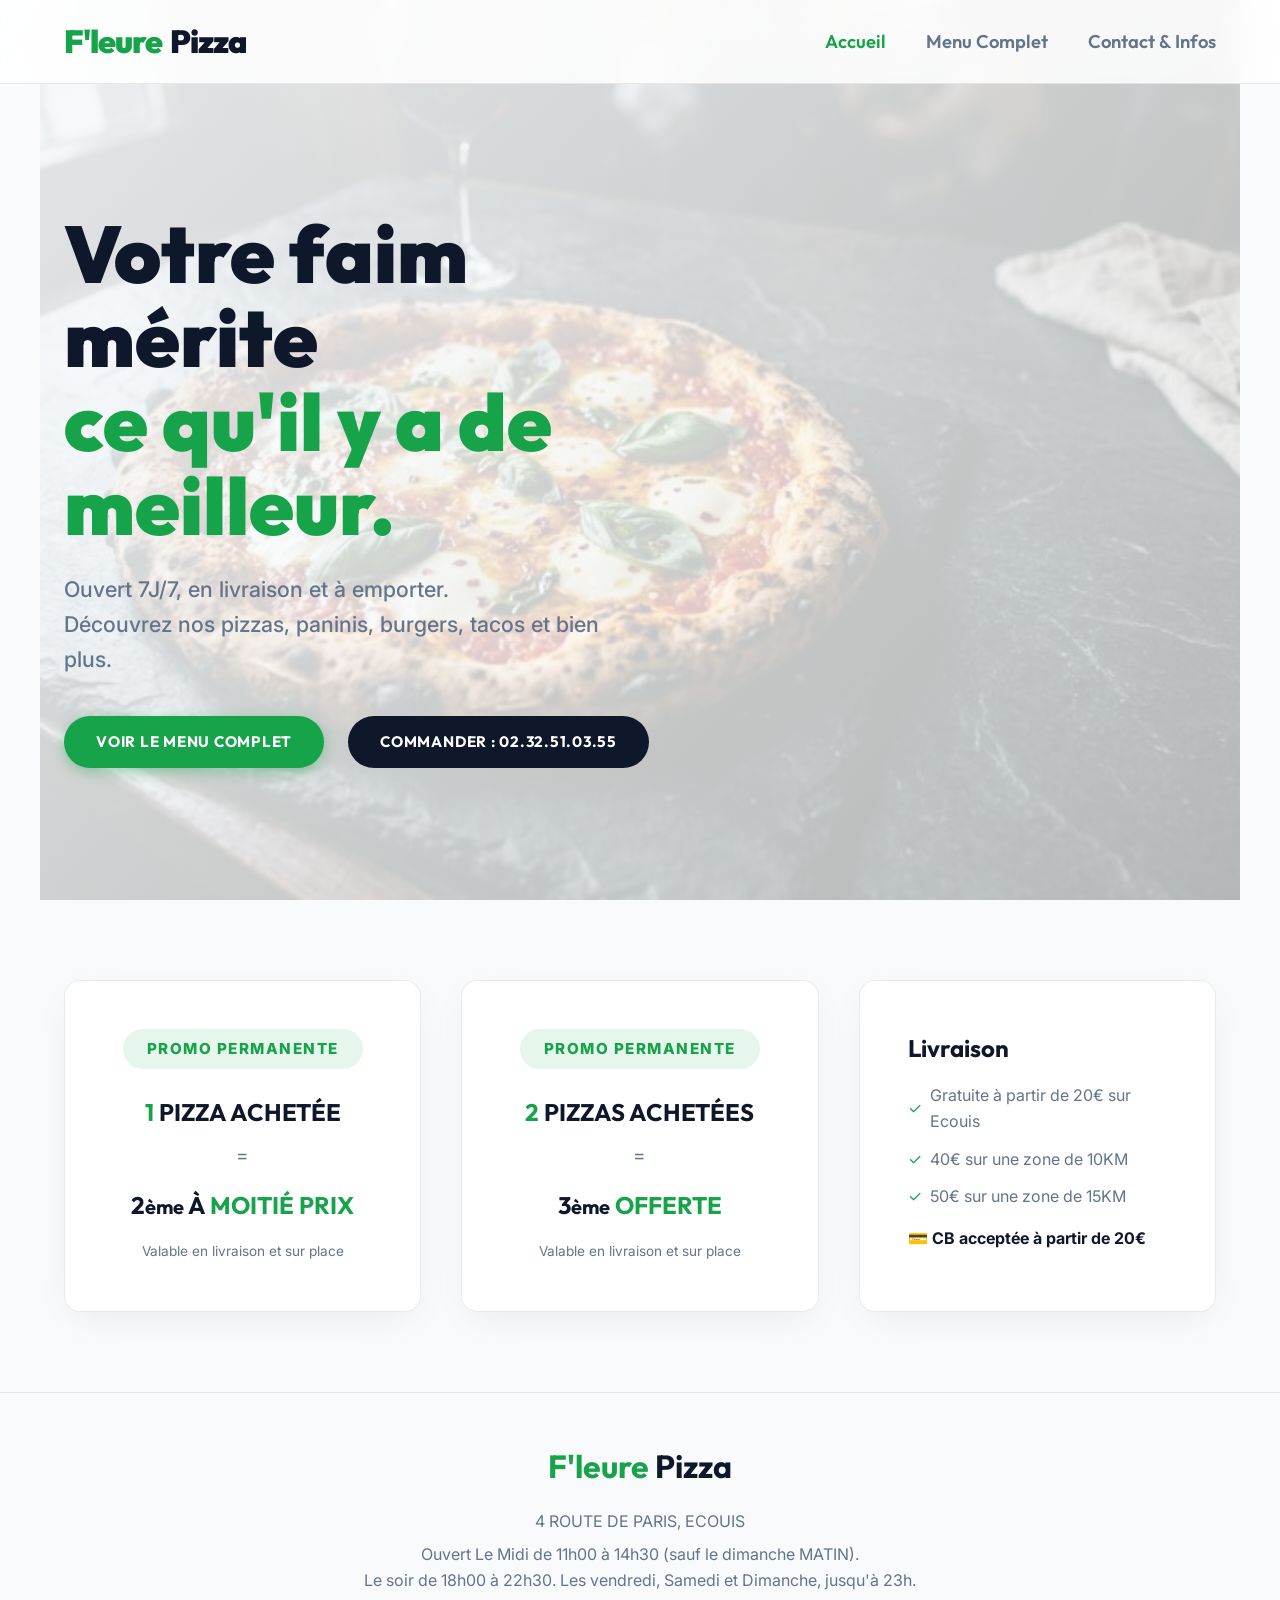
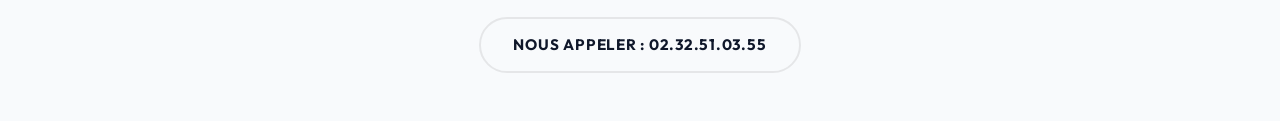
==== index.html @ c3d308a1 "Beta Finale Pro: Images, Theme Blanc et Vert, Menu Mobile" ====
<!DOCTYPE html>
<html lang="fr">
<head>
  <meta charset="UTF-8">
  <meta name="viewport" content="width=device-width, initial-scale=1.0">
  <title>F'leure Pizza - Le spécialiste de la pizza artisanale</title>
  <meta name="description" content="Découvrez le menu de F'leure Pizza. Livraison gratuite à partir de 20€ sur Ecouis.">
  <link rel="stylesheet" href="styles/main.css">
</head>
<body>

  <!-- Header Navigation -->
  <header class="navbar">
    <div class="container">
      <a href="index.html" class="brand-logo">
        <span class="text-accent">F'leure</span> Pizza
      </a>
      <div class="mobile-toggle">
        <span></span><span></span><span></span>
      </div>
      <nav class="nav-links">
        <a href="index.html" class="nav-link active">Accueil</a>
        <a href="pages/menu.html" class="nav-link">Menu Complet</a>
        <a href="pages/contact.html" class="nav-link">Contact & Infos</a>
      </nav>
      <a href="tel:0232510355" class="btn btn-primary" style="display:none;" id="mobile-call">📞 02.32.51.03.55</a>
    </div>
  </header>

  <!-- Hero Section -->
  <section class="hero container">
    <div class="hero-content">
      <h1 class="hero-title">Votre faim mérite <br><span class="text-accent">ce qu'il y a de meilleur.</span></h1>
      <p class="hero-subtitle">Ouvert 7J/7, en livraison et à emporter. <br>Découvrez nos pizzas, paninis, burgers, tacos et bien plus.</p>
      
      <div class="hero-cta">
        <a href="pages/menu.html" class="btn btn-primary">Voir le Menu Complet</a>
        <a href="tel:0232510355" class="btn btn-success">Commander : 02.32.51.03.55</a>
      </div>
    </div>
  </section>

  <!-- Promos & Infos -->
  <section class="container">
    <div class="promos-grid">
      <!-- Promo 1 -->
      <div class="glass-card text-center" style="text-align: center;">
        <div class="promo-badge">PROMO PERMANENTE</div>
        <h3 style="font-size: 1.5rem; margin-bottom: 0.5rem;"><span class="text-accent">1</span> PIZZA ACHETÉE</h3>
        <p style="font-size: 1.2rem; margin-bottom: 1rem; color: var(--text-muted);">=</p>
        <h3 style="font-size: 1.5rem; margin-bottom: 1rem;">2<small>ème</small> À <span class="text-green">MOITIÉ PRIX</span></h3>
        <p style="font-size: 0.85rem; color: var(--text-muted);">Valable en livraison et sur place</p>
      </div>
      
      <!-- Promo 2 -->
      <div class="glass-card text-center" style="text-align: center;">
        <div class="promo-badge">PROMO PERMANENTE</div>
        <h3 style="font-size: 1.5rem; margin-bottom: 0.5rem;"><span class="text-accent">2</span> PIZZAS ACHETÉES</h3>
        <p style="font-size: 1.2rem; margin-bottom: 1rem; color: var(--text-muted);">=</p>
        <h3 style="font-size: 1.5rem; margin-bottom: 1rem;">3<small>ème</small> <span class="text-green">OFFERTE</span></h3>
        <p style="font-size: 0.85rem; color: var(--text-muted);">Valable en livraison et sur place</p>
      </div>

      <!-- Delivery Info -->
      <div class="glass-card" style="display: flex; flex-direction: column; justify-content: center;">
        <h3 style="margin-bottom: 1rem; font-size: 1.5rem;">Livraison</h3>
        <ul style="list-style: none; padding-left: 0; color: var(--text-muted);">
          <li style="margin-bottom: 0.75rem; display: flex; align-items: center; gap: 0.5rem;">
            <span class="text-accent">✓</span> Gratuite à partir de 20€ sur Ecouis
          </li>
          <li style="margin-bottom: 0.75rem; display: flex; align-items: center; gap: 0.5rem;">
            <span class="text-accent">✓</span> 40€ sur une zone de 10KM
          </li>
          <li style="margin-bottom: 0.75rem; display: flex; align-items: center; gap: 0.5rem;">
            <span class="text-accent">✓</span> 50€ sur une zone de 15KM
          </li>
          <li style="margin-bottom: 0.75rem; display: flex; align-items: center; gap: 0.5rem; margin-top: 1rem; font-weight: bold; color: var(--text-main);">
            💳 CB acceptée à partir de 20€
          </li>
        </ul>
      </div>
    </div>
  </section>

  <!-- Footer -->
  <footer style="border-top: 1px solid var(--border-glass); padding: 3rem 0; margin-top: 4rem; text-align: center;">
    <div class="container">
      <h2 style="font-size: 2rem; margin-bottom: 1rem;"><span class="text-accent">F'leure</span> Pizza</h2>
      <p style="color: var(--text-muted); margin-bottom: 0.5rem;">4 ROUTE DE PARIS, ECOUIS</p>
      <p style="color: var(--text-muted); margin-bottom: 1.5rem;">Ouvert Le Midi de 11h00 à 14h30 (sauf le dimanche MATIN). <br>Le soir de 18h00 à 22h30. Les vendredi, Samedi et Dimanche, jusqu'à 23h.</p>
      <a href="tel:0232510355" class="btn btn-outline">Nous appeler : 02.32.51.03.55</a>
    </div>
  </footer>
  <script src="js/main.js"></script>
</body>
</html>
---- styles/main.css ----
@import url('https://fonts.googleapis.com/css2?family=Outfit:wght@400;600;800;900&family=Inter:wght@400;500;700&display=swap');

:root {
  --bg-dark: #f8fafc;
  --bg-card: #ffffff;
  --bg-glass: rgba(255, 255, 255, 0.85);
  --accent-primary: #16a34a; /* F'leure Green */
  --accent-primary-hover: #15803d;
  --accent-secondary: #0f172a; /* Dark text for contrast buttons */
  --text-main: #0f172a;
  --text-muted: #64748b;
  --font-heading: 'Outfit', sans-serif;
  --font-body: 'Inter', sans-serif;
  --border-glass: rgba(0, 0, 0, 0.08);
  --shadow-lg: 0 10px 40px -10px rgba(0, 0, 0, 0.08);
  --radius-lg: 16px;
  --transition: all 0.3s cubic-bezier(0.4, 0, 0.2, 1);
}

* {
  box-sizing: border-box;
  margin: 0;
  padding: 0;
}

body {
  font-family: var(--font-body);
  background-color: var(--bg-dark);
  color: var(--text-main);
  line-height: 1.6;
  -webkit-font-smoothing: antialiased;
  overflow-x: hidden;
}

h1, h2, h3, h4, .brand-logo {
  font-family: var(--font-heading);
}

a {
  text-decoration: none;
  color: inherit;
}

/* Utilities */
.container {
  max-width: 1200px;
  margin: 0 auto;
  padding: 0 1.5rem;
}

.text-accent { color: var(--accent-primary); }
.text-green { color: var(--accent-primary); }

/* Buttons */
.btn {
  display: inline-flex;
  align-items: center;
  justify-content: center;
  padding: 0.85rem 2rem;
  border-radius: 9999px;
  font-weight: 700;
  font-family: var(--font-heading);
  text-transform: uppercase;
  letter-spacing: 0.05em;
  transition: var(--transition);
  cursor: pointer;
  border: none;
  font-size: 0.95rem;
}

.btn-primary {
  background: var(--accent-primary);
  color: #ffffff;
  box-shadow: 0 4px 14px 0 rgba(22, 163, 74, 0.39);
}

.btn-primary:hover {
  background: var(--accent-primary-hover);
  transform: translateY(-2px);
  box-shadow: 0 6px 20px rgba(22, 163, 74, 0.23);
}

.btn-success {
  background: var(--accent-secondary);
  color: #ffffff;
}

.btn-success:hover {
  background: #000000;
  transform: translateY(-2px);
}

.btn-outline {
  background: transparent;
  color: var(--text-main);
  border: 2px solid var(--border-glass);
}
.btn-outline:hover {
  background: var(--bg-card);
  border-color: var(--accent-primary);
  color: var(--accent-primary);
}

/* Sticky Header Glassmorphism */
.navbar {
  position: fixed;
  top: 0;
  left: 0;
  right: 0;
  z-index: 1000;
  background: var(--bg-glass);
  backdrop-filter: blur(16px);
  -webkit-backdrop-filter: blur(16px);
  border-bottom: 1px solid var(--border-glass);
  padding: 1rem 0;
  transition: var(--transition);
}

.navbar .container {
  display: flex;
  justify-content: space-between;
  align-items: center;
}

.brand-logo {
  font-size: 2rem;
  font-weight: 900;
  letter-spacing: -1px;
  display: flex;
  align-items: center;
  gap: 0.5rem;
  color: var(--text-main);
}

.nav-links {
  display: flex;
  gap: 2.5rem;
  align-items: center;
}

.nav-link {
  font-weight: 600;
  color: var(--text-muted);
  transition: var(--transition);
  font-family: var(--font-heading);
  font-size: 1.15rem;
}

.nav-link:hover, .nav-link.active {
  color: var(--accent-primary);
}

/* Mobile Toggle */
.mobile-toggle {
  display: none;
  flex-direction: column;
  gap: 5px;
  cursor: pointer;
  z-index: 1001;
}

.mobile-toggle span {
  width: 25px;
  height: 3px;
  background: var(--text-main);
  transition: var(--transition);
  border-radius: 2px;
}

.mobile-toggle.active span:nth-child(1) {
  transform: translateY(8px) rotate(45deg);
}
.mobile-toggle.active span:nth-child(2) {
  opacity: 0;
}
.mobile-toggle.active span:nth-child(3) {
  transform: translateY(-8px) rotate(-45deg);
}

/* Hero Section */
.hero {
  min-height: 100vh;
  display: flex;
  align-items: center;
  position: relative;
  padding-top: 80px;
  overflow: hidden;
  background: linear-gradient(135deg, rgba(248,250,252,0.92) 0%, rgba(255,255,255,0.7) 100%), url('../assets/images/hero-bg.png') no-repeat center center/cover;
}

.hero::before {
  content: '';
  position: absolute;
  top: -50%;
  right: -20%;
  width: 100vw;
  height: 100vw;
  background: radial-gradient(circle, rgba(22,163,74,0.06) 0%, rgba(255,255,255,0) 60%);
  border-radius: 50%;
  z-index: -1;
}

.hero-content {
  max-width: 650px;
  animation: slideFadeUp 0.8s ease forwards;
}

.hero-title {
  font-size: 5rem;
  font-weight: 900;
  line-height: 1.05;
  margin-bottom: 1.5rem;
  color: var(--text-main);
}

.hero-subtitle {
  font-size: 1.35rem;
  color: var(--text-muted);
  margin-bottom: 2.5rem;
  max-width: 550px;
  font-weight: 500;
}

.hero-cta {
  display: flex;
  gap: 1.5rem;
  flex-wrap: wrap;
}

/* Glass Cards */
.glass-card {
  background: var(--bg-card);
  border: 1px solid var(--border-glass);
  border-radius: var(--radius-lg);
  padding: 3rem;
  box-shadow: var(--shadow-lg);
  transition: var(--transition);
}
.glass-card:hover {
  transform: translateY(-5px);
  border-color: rgba(22, 163, 74, 0.3);
  box-shadow: 0 20px 40px -10px rgba(22, 163, 74, 0.15);
}

/* Promos Section */
.promos-grid {
  display: grid;
  grid-template-columns: repeat(auto-fit, minmax(300px, 1fr));
  gap: 2.5rem;
  margin-top: 5rem;
  margin-bottom: 5rem;
}

.promo-badge {
  background: rgba(22, 163, 74, 0.1);
  color: var(--accent-primary);
  padding: 0.5rem 1.5rem;
  border-radius: 999px;
  font-weight: 800;
  font-size: 0.95rem;
  display: inline-block;
  margin-bottom: 1.5rem;
  letter-spacing: 1.5px;
}

/* Animations */
@keyframes slideFadeUp {
  from {
    opacity: 0;
    transform: translateY(30px);
  }
  to {
    opacity: 1;
    transform: translateY(0);
  }
}

/* Responsive */
@media(max-width: 768px) {
  .hero-title {
    font-size: 3.5rem;
  }
  .mobile-toggle {
    display: flex;
  }
  .nav-links {
    position: fixed;
    top: 0;
    left: -100%;
    width: 260px;
    height: 100vh;
    background: var(--bg-card);
    flex-direction: column;
    padding-top: 100px;
    box-shadow: 10px 0 20px rgba(0,0,0,0.05);
    transition: 0.4s ease;
    align-items: flex-start;
    padding-left: 2rem;
  }
  .nav-links.active {
    left: 0;
  }
}
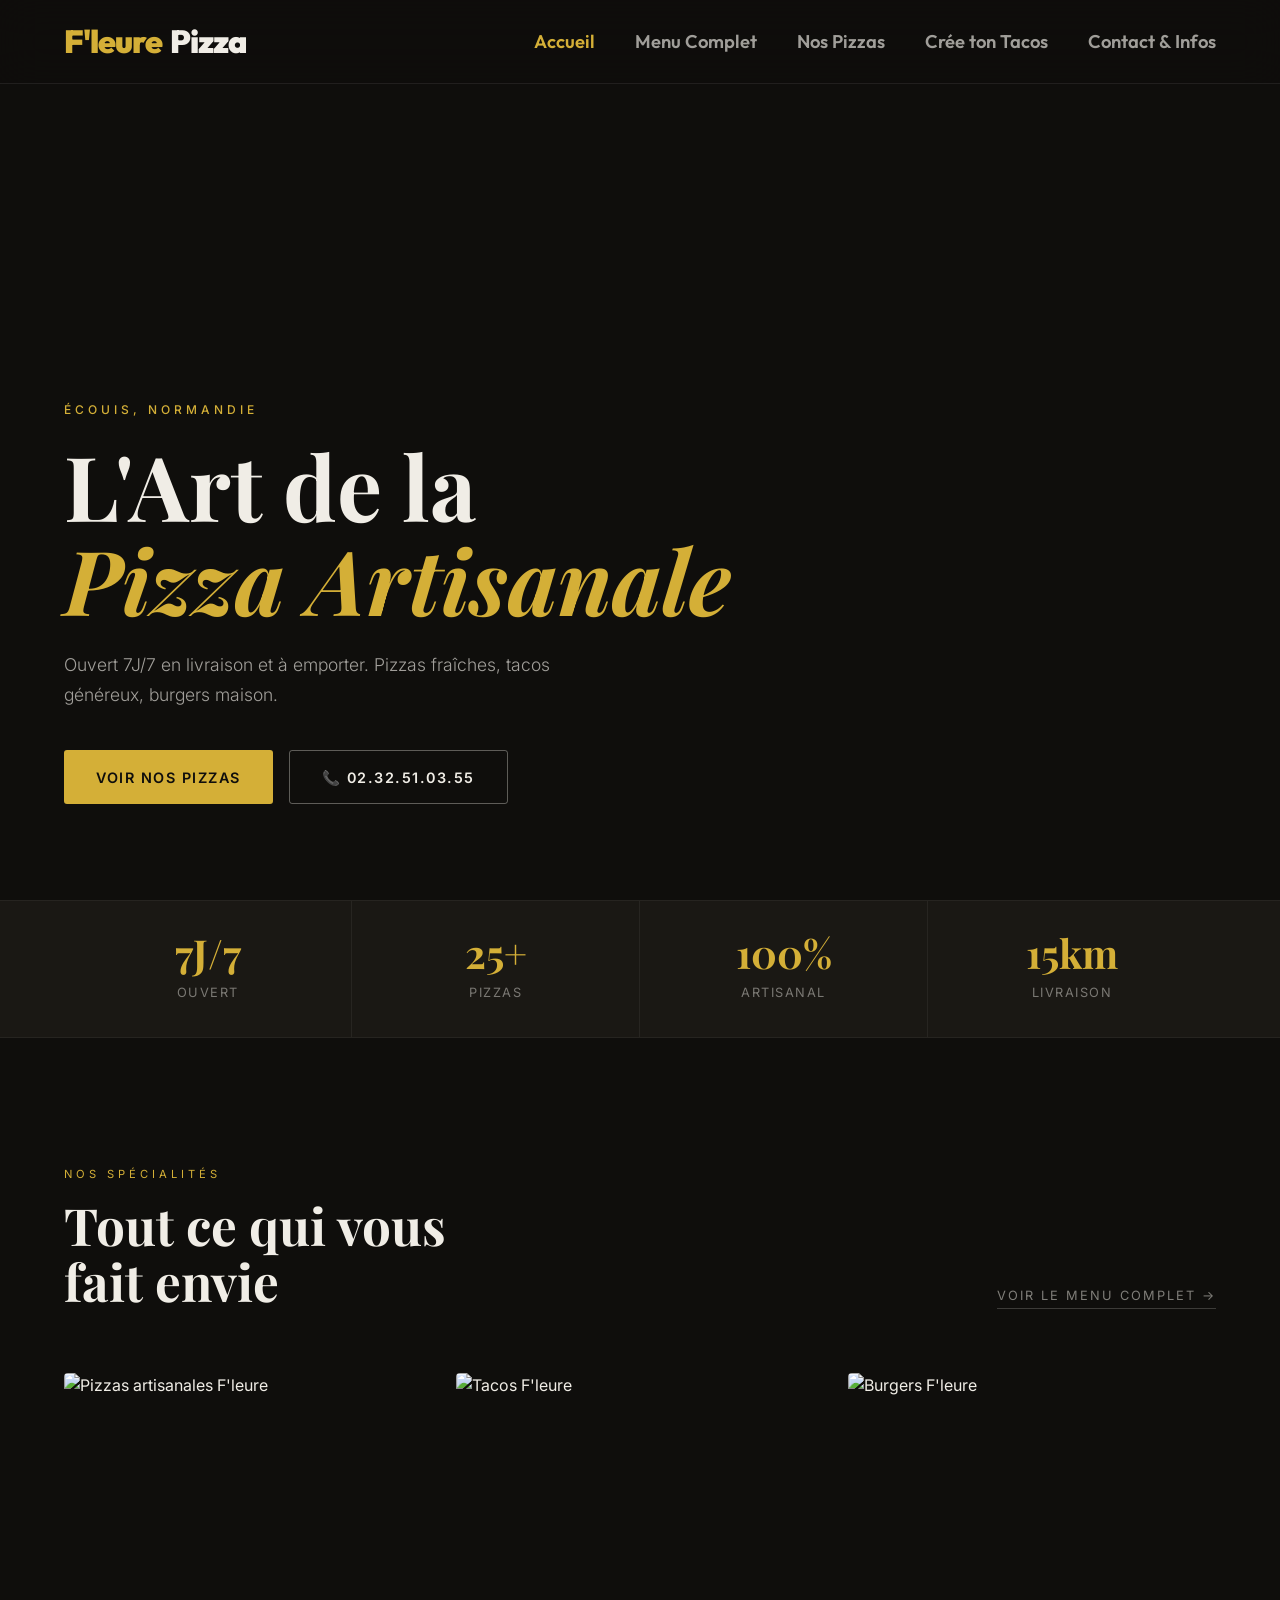
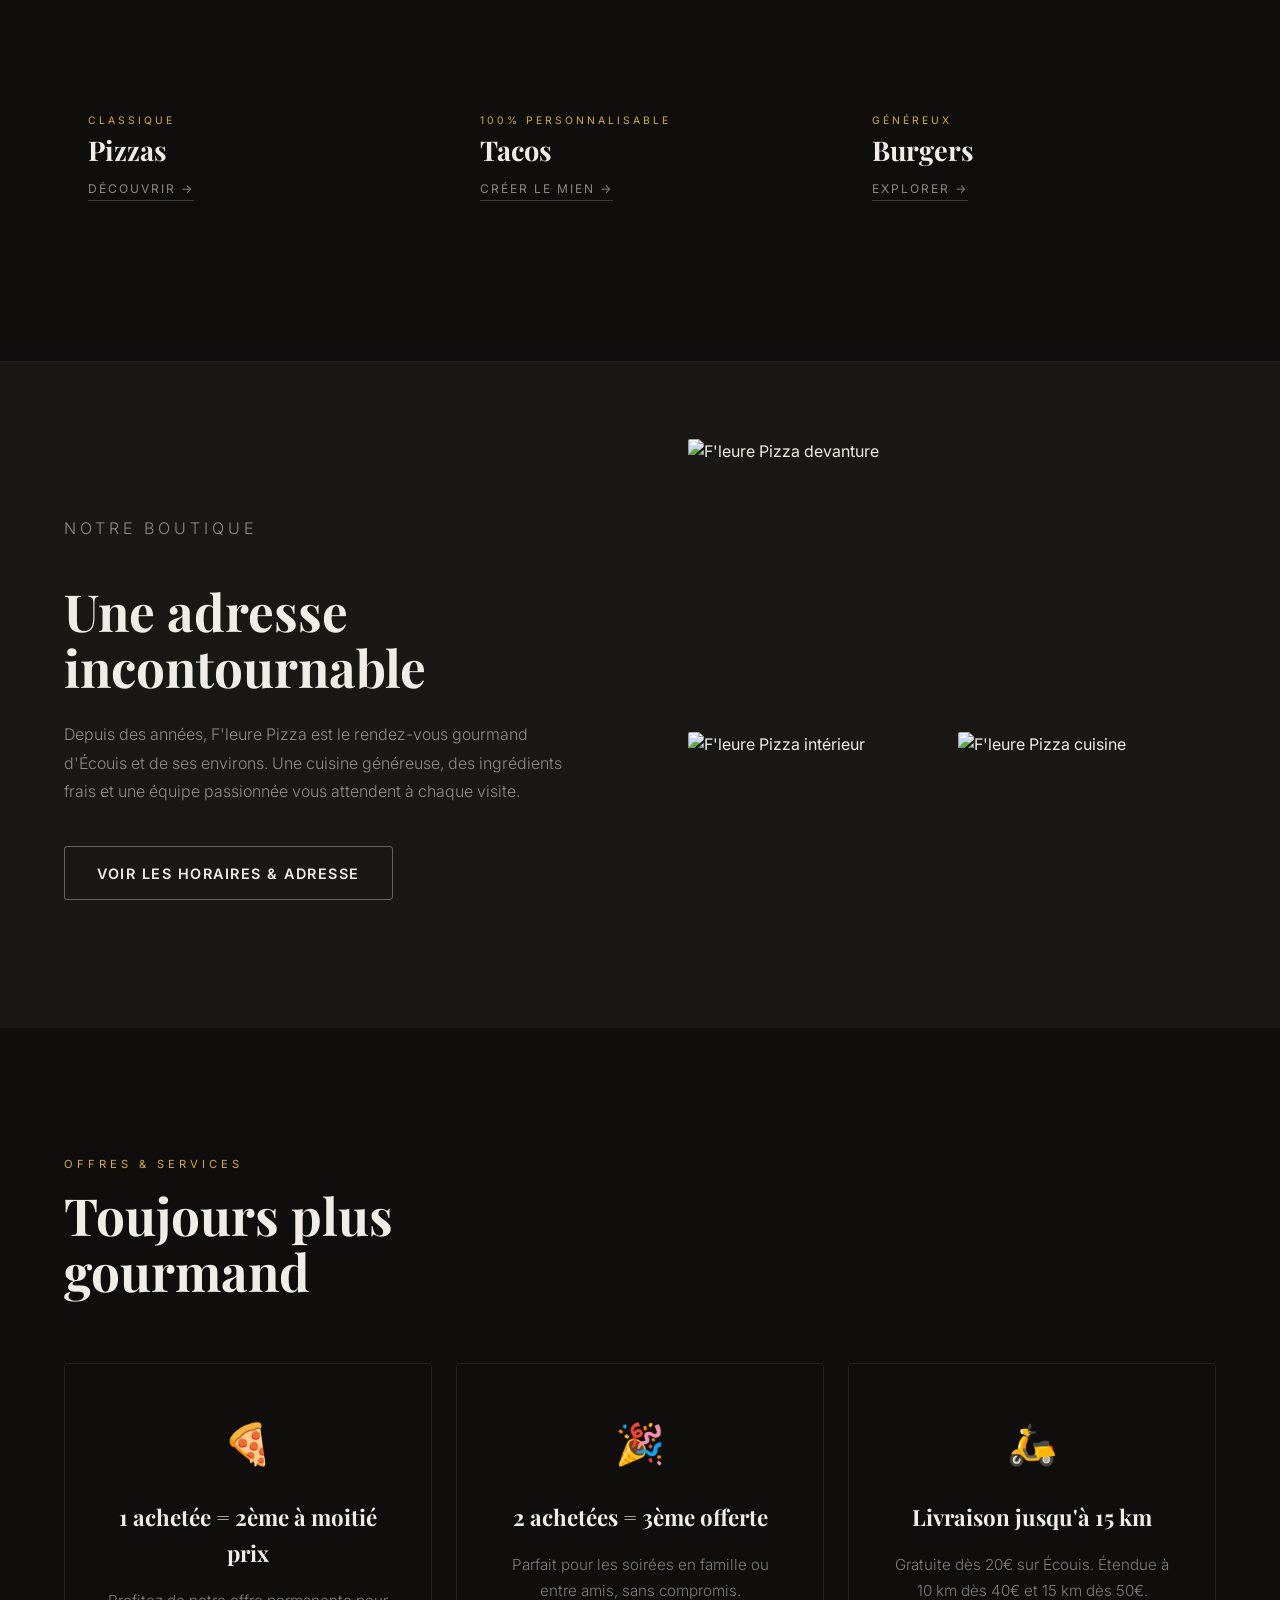
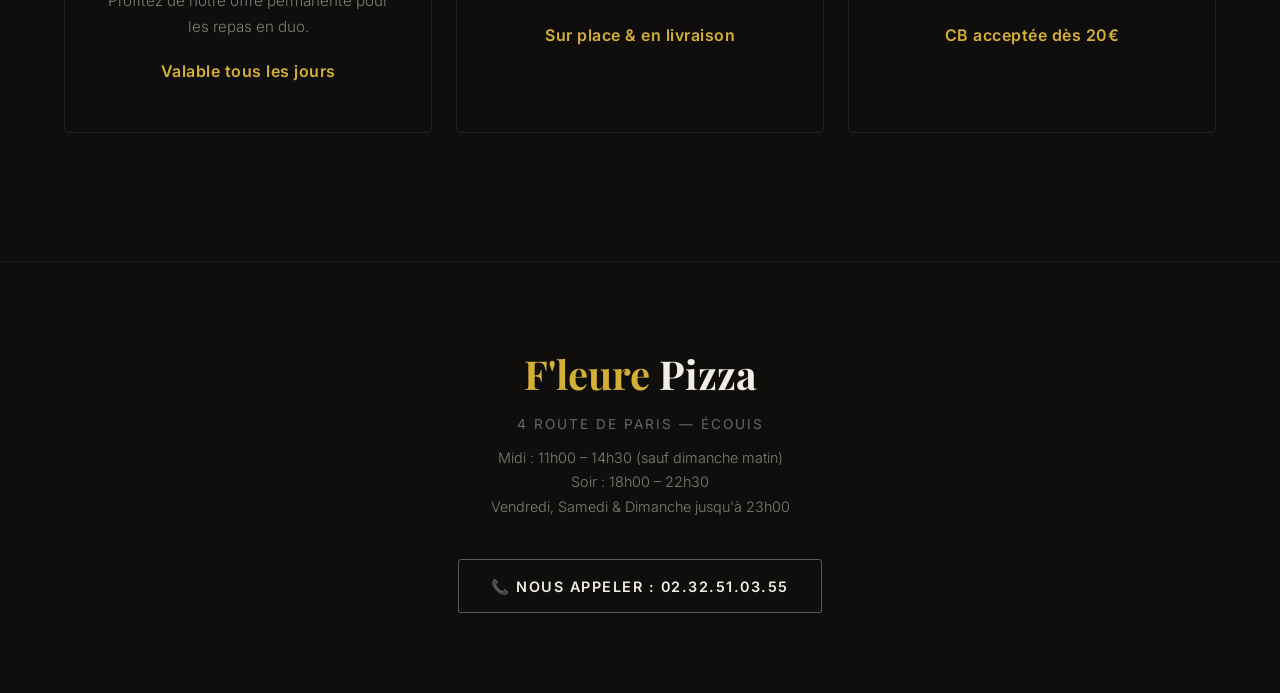
==== commit 9be36625: "Refonte premium Pizza et Accueil" ====
--- a/index.html
+++ b/index.html
@@ -3,17 +3,411 @@
 <head>
   <meta charset="UTF-8">
   <meta name="viewport" content="width=device-width, initial-scale=1.0">
-  <title>F'leure Pizza - Le spécialiste de la pizza artisanale</title>
-  <meta name="description" content="Découvrez le menu de F'leure Pizza. Livraison gratuite à partir de 20€ sur Ecouis.">
+  <title>F'leure Pizza — L'Art de la Pizza Artisanale à Écouis</title>
+  <meta name="description" content="Découvrez F'leure Pizza à Écouis. Pizzas artisanales, tacos, burgers en livraison et à emporter. Appelez le 02.32.51.03.55.">
   <link rel="stylesheet" href="styles/main.css">
+  <link href="https://fonts.googleapis.com/css2?family=Playfair+Display:ital,wght@0,700;1,600&family=Inter:wght@300;400;500;600&display=swap" rel="stylesheet">
+  <style>
+    *, *::before, *::after { box-sizing: border-box; margin: 0; padding: 0; }
+
+    body {
+      font-family: 'Inter', sans-serif;
+      background: #0f0e0c;
+      color: #f0ede6;
+      overflow-x: hidden;
+    }
+
+    /* ─── NAVBAR OVERRIDE ─── */
+    .navbar {
+      background: rgba(15,14,12,0.7) !important;
+      border-bottom: 1px solid rgba(255,255,255,0.08) !important;
+      backdrop-filter: blur(20px) !important;
+    }
+    .navbar .brand-logo { color: #f0ede6 !important; }
+    .nav-link { color: rgba(240,237,230,0.65) !important; }
+    .nav-link:hover, .nav-link.active { color: #d4af37 !important; }
+    .mobile-toggle span { background: #f0ede6 !important; }
+
+    /* ─── HERO ─── */
+    .hp-hero {
+      position: relative;
+      height: 100vh;
+      min-height: 600px;
+      display: flex;
+      align-items: flex-end;
+      overflow: hidden;
+    }
+    .hp-hero-bg {
+      position: absolute;
+      inset: 0;
+      background-image: url('assets/images/category_pizza.png');
+      background-size: cover;
+      background-position: center;
+      transform: scale(1.05);
+      transition: transform 8s ease;
+    }
+    .hp-hero:hover .hp-hero-bg { transform: scale(1); }
+    .hp-hero-overlay {
+      position: absolute;
+      inset: 0;
+      background: linear-gradient(
+        to top,
+        rgba(15,14,12,0.97) 0%,
+        rgba(15,14,12,0.6) 40%,
+        rgba(15,14,12,0.2) 100%
+      );
+    }
+    .hp-hero-content {
+      position: relative;
+      z-index: 2;
+      max-width: 1200px;
+      width: 100%;
+      margin: 0 auto;
+      padding: 0 1.5rem 6rem;
+    }
+    .hp-hero-label {
+      font-size: 0.75rem;
+      letter-spacing: 4px;
+      text-transform: uppercase;
+      color: #d4af37;
+      font-weight: 500;
+      margin-bottom: 1.2rem;
+    }
+    .hp-hero-title {
+      font-family: 'Playfair Display', serif;
+      font-size: clamp(3rem, 7vw, 6rem);
+      font-weight: 700;
+      line-height: 1.05;
+      color: #f0ede6;
+      margin-bottom: 1.5rem;
+      max-width: 700px;
+    }
+    .hp-hero-title em { font-style: italic; color: #d4af37; }
+    .hp-hero-sub {
+      font-size: 1.1rem;
+      color: rgba(240,237,230,0.65);
+      font-weight: 300;
+      max-width: 500px;
+      line-height: 1.7;
+      margin-bottom: 2.5rem;
+    }
+    .hp-cta-group { display: flex; gap: 1rem; flex-wrap: wrap; }
+    .hp-btn {
+      display: inline-flex;
+      align-items: center;
+      gap: 0.6rem;
+      padding: 0.9rem 2rem;
+      border-radius: 3px;
+      font-size: 0.9rem;
+      font-weight: 600;
+      letter-spacing: 1.5px;
+      text-transform: uppercase;
+      text-decoration: none;
+      transition: all 0.3s ease;
+      cursor: pointer;
+      border: none;
+    }
+    .hp-btn-gold {
+      background: #d4af37;
+      color: #0f0e0c;
+    }
+    .hp-btn-gold:hover { background: #c8a52e; transform: translateY(-2px); }
+    .hp-btn-ghost {
+      background: transparent;
+      color: #f0ede6;
+      border: 1px solid rgba(240,237,230,0.35);
+    }
+    .hp-btn-ghost:hover { border-color: #d4af37; color: #d4af37; transform: translateY(-2px); }
+
+    /* ─── STATS BAR ─── */
+    .hp-stats {
+      background: #1a1814;
+      border-top: 1px solid rgba(255,255,255,0.05);
+      border-bottom: 1px solid rgba(255,255,255,0.05);
+    }
+    .hp-stats-inner {
+      max-width: 1200px;
+      margin: 0 auto;
+      padding: 0 1.5rem;
+      display: grid;
+      grid-template-columns: repeat(4, 1fr);
+    }
+    .hp-stat {
+      padding: 2rem 1.5rem;
+      text-align: center;
+      border-right: 1px solid rgba(255,255,255,0.06);
+    }
+    .hp-stat:last-child { border-right: none; }
+    .hp-stat-value {
+      font-family: 'Playfair Display', serif;
+      font-size: 2.5rem;
+      font-weight: 700;
+      color: #d4af37;
+      display: block;
+      line-height: 1;
+      margin-bottom: 0.4rem;
+    }
+    .hp-stat-label {
+      font-size: 0.8rem;
+      letter-spacing: 1.5px;
+      text-transform: uppercase;
+      color: rgba(240,237,230,0.45);
+    }
+
+    /* ─── SPECIALITES ─── */
+    .hp-specialites {
+      max-width: 1200px;
+      margin: 0 auto;
+      padding: 8rem 1.5rem;
+    }
+    .hp-section-header {
+      display: flex;
+      align-items: flex-end;
+      justify-content: space-between;
+      margin-bottom: 4rem;
+    }
+    .hp-section-tag {
+      font-size: 0.7rem;
+      letter-spacing: 4px;
+      text-transform: uppercase;
+      color: #d4af37;
+      margin-bottom: 0.8rem;
+    }
+    .hp-section-title {
+      font-family: 'Playfair Display', serif;
+      font-size: clamp(2.2rem, 4vw, 3.5rem);
+      font-weight: 700;
+      color: #f0ede6;
+      line-height: 1.1;
+    }
+    .hp-view-all {
+      font-size: 0.8rem;
+      letter-spacing: 2px;
+      text-transform: uppercase;
+      color: rgba(240,237,230,0.5);
+      text-decoration: none;
+      border-bottom: 1px solid rgba(240,237,230,0.2);
+      padding-bottom: 2px;
+      white-space: nowrap;
+      transition: color 0.3s, border-color 0.3s;
+    }
+    .hp-view-all:hover { color: #d4af37; border-color: #d4af37; }
+
+    .hp-cards-grid {
+      display: grid;
+      grid-template-columns: repeat(3, 1fr);
+      gap: 1.5rem;
+    }
+    .hp-card {
+      position: relative;
+      overflow: hidden;
+      border-radius: 4px;
+      cursor: pointer;
+      transition: transform 0.4s ease;
+    }
+    .hp-card:hover { transform: translateY(-6px); }
+    .hp-card-img-wrap {
+      position: relative;
+      aspect-ratio: 4/5;
+      overflow: hidden;
+    }
+    .hp-card-img-wrap img {
+      width: 100%;
+      height: 100%;
+      object-fit: cover;
+      display: block;
+      transition: transform 0.6s ease;
+    }
+    .hp-card:hover .hp-card-img-wrap img { transform: scale(1.06); }
+    .hp-card-overlay {
+      position: absolute;
+      inset: 0;
+      background: linear-gradient(to top, rgba(15,14,12,0.85) 0%, rgba(15,14,12,0) 55%);
+    }
+    .hp-card-info {
+      position: absolute;
+      bottom: 0;
+      left: 0;
+      right: 0;
+      padding: 2rem 1.5rem;
+    }
+    .hp-card-tag {
+      font-size: 0.65rem;
+      letter-spacing: 3px;
+      text-transform: uppercase;
+      color: #d4af37;
+      margin-bottom: 0.4rem;
+      display: block;
+    }
+    .hp-card-label {
+      font-family: 'Playfair Display', serif;
+      font-size: 1.7rem;
+      font-weight: 700;
+      color: #f0ede6;
+      line-height: 1.1;
+    }
+    .hp-card-cta {
+      display: inline-flex;
+      align-items: center;
+      gap: 0.4rem;
+      margin-top: 0.8rem;
+      font-size: 0.75rem;
+      letter-spacing: 2px;
+      text-transform: uppercase;
+      color: rgba(240,237,230,0.55);
+      text-decoration: none;
+      border-bottom: 1px solid rgba(240,237,230,0.2);
+      padding-bottom: 2px;
+      transition: color 0.3s, border-color 0.3s;
+    }
+    .hp-card-cta:hover { color: #d4af37; border-color: #d4af37; }
+
+    /* ─── BOUTIQUE / AMBIANCE ─── */
+    .hp-split {
+      background: #1a1814;
+      border-top: 1px solid rgba(255,255,255,0.04);
+    }
+    .hp-split-inner {
+      max-width: 1200px;
+      margin: 0 auto;
+      padding: 0 1.5rem;
+      display: grid;
+      grid-template-columns: 1fr 1fr;
+      align-items: center;
+      gap: 6rem;
+    }
+    .hp-split-text { padding: 8rem 0; }
+    .hp-split-text p {
+      font-size: 1rem;
+      color: rgba(240,237,230,0.55);
+      font-weight: 300;
+      line-height: 1.8;
+      margin-top: 1.5rem;
+      margin-bottom: 2.5rem;
+    }
+
+    .hp-split-img-grid {
+      display: grid;
+      grid-template-columns: 1fr 1fr;
+      grid-template-rows: auto auto;
+      gap: 0.8rem;
+      padding: 4rem 0;
+    }
+    .hp-split-img-grid img {
+      width: 100%;
+      height: 220px;
+      object-fit: cover;
+      display: block;
+      border-radius: 2px;
+    }
+    .hp-split-img-grid img:first-child {
+      grid-column: 1 / -1;
+      height: 280px;
+    }
+
+    /* ─── PROMO SECTION ─── */
+    .hp-promos {
+      max-width: 1200px;
+      margin: 0 auto;
+      padding: 8rem 1.5rem;
+    }
+    .hp-promos-grid {
+      display: grid;
+      grid-template-columns: repeat(3, 1fr);
+      gap: 1.5rem;
+      margin-top: 4rem;
+    }
+    .hp-promo-card {
+      border: 1px solid rgba(255,255,255,0.08);
+      padding: 3rem 2.5rem;
+      text-align: center;
+      border-radius: 4px;
+      transition: border-color 0.3s, background 0.3s;
+    }
+    .hp-promo-card:hover {
+      border-color: #d4af37;
+      background: rgba(212,175,55,0.04);
+    }
+    .hp-promo-icon { font-size: 2.5rem; display: block; margin-bottom: 1.5rem; }
+    .hp-promo-title {
+      font-family: 'Playfair Display', serif;
+      font-size: 1.4rem;
+      color: #f0ede6;
+      margin-bottom: 1rem;
+    }
+    .hp-promo-text {
+      font-size: 0.95rem;
+      color: rgba(240,237,230,0.5);
+      line-height: 1.7;
+      font-weight: 300;
+    }
+    .hp-promo-deal {
+      display: block;
+      font-size: 1rem;
+      font-weight: 600;
+      color: #d4af37;
+      margin-top: 1.2rem;
+      letter-spacing: 0.5px;
+    }
+
+    /* ─── FOOTER ─── */
+    .hp-footer {
+      background: #0f0e0c;
+      border-top: 1px solid rgba(255,255,255,0.06);
+      padding: 5rem 1.5rem;
+      text-align: center;
+    }
+    .hp-footer-brand {
+      font-family: 'Playfair Display', serif;
+      font-size: 2.5rem;
+      color: #f0ede6;
+      margin-bottom: 0.5rem;
+    }
+    .hp-footer-brand span { color: #d4af37; }
+    .hp-footer-addr {
+      font-size: 0.85rem;
+      color: rgba(240,237,230,0.4);
+      letter-spacing: 2px;
+      text-transform: uppercase;
+      margin-bottom: 0.6rem;
+    }
+    .hp-footer-hours {
+      font-size: 0.9rem;
+      color: rgba(240,237,230,0.5);
+      font-weight: 300;
+      line-height: 1.7;
+      max-width: 500px;
+      margin: 0 auto 2.5rem;
+    }
+
+    /* ─── RESPONSIVE ─── */
+    @media (max-width: 960px) {
+      .hp-stats-inner { grid-template-columns: repeat(2, 1fr); }
+      .hp-stat:nth-child(2) { border-right: none; }
+      .hp-stat:nth-child(3) { border-top: 1px solid rgba(255,255,255,0.06); }
+      .hp-cards-grid { grid-template-columns: 1fr; }
+      .hp-card-img-wrap { aspect-ratio: 16/9; }
+      .hp-split-inner { grid-template-columns: 1fr; gap: 0; }
+      .hp-split-text { padding: 5rem 0 0; }
+      .hp-split-img-grid { padding: 3rem 0 5rem; }
+      .hp-promos-grid { grid-template-columns: 1fr; }
+      .hp-section-header { flex-direction: column; align-items: flex-start; gap: 1.5rem; }
+    }
+    @media (max-width: 600px) {
+      .hp-hero-content { padding-bottom: 4rem; }
+      .hp-stats-inner { grid-template-columns: repeat(2, 1fr); }
+      .hp-stat { padding: 1.5rem 1rem; }
+      .hp-stat-value { font-size: 2rem; }
+    }
+  </style>
 </head>
 <body>
 
-  <!-- Header Navigation -->
+  <!-- Navbar -->
   <header class="navbar">
-    <div class="container">
+    <div class="container" style="display: flex; justify-content: space-between; align-items: center;">
       <a href="index.html" class="brand-logo">
-        <span class="text-accent">F'leure</span> Pizza
+        <span class="text-accent" style="color: #d4af37;">F'leure</span> Pizza
       </a>
       <div class="mobile-toggle">
         <span></span><span></span><span></span>
@@ -21,76 +415,158 @@
       <nav class="nav-links">
         <a href="index.html" class="nav-link active">Accueil</a>
         <a href="pages/menu.html" class="nav-link">Menu Complet</a>
+        <a href="pages/pizza.html" class="nav-link">Nos Pizzas</a>
+        <a href="pages/tacos.html" class="nav-link">Crée ton Tacos</a>
         <a href="pages/contact.html" class="nav-link">Contact & Infos</a>
       </nav>
-      <a href="tel:0232510355" class="btn btn-primary" style="display:none;" id="mobile-call">📞 02.32.51.03.55</a>
     </div>
   </header>
 
-  <!-- Hero Section -->
-  <section class="hero container">
-    <div class="hero-content">
-      <h1 class="hero-title">Votre faim mérite <br><span class="text-accent">ce qu'il y a de meilleur.</span></h1>
-      <p class="hero-subtitle">Ouvert 7J/7, en livraison et à emporter. <br>Découvrez nos pizzas, paninis, burgers, tacos et bien plus.</p>
-      
-      <div class="hero-cta">
-        <a href="pages/menu.html" class="btn btn-primary">Voir le Menu Complet</a>
-        <a href="tel:0232510355" class="btn btn-success">Commander : 02.32.51.03.55</a>
+  <!-- ━━━━━ HERO ━━━━━ -->
+  <section class="hp-hero">
+    <div class="hp-hero-bg"></div>
+    <div class="hp-hero-overlay"></div>
+    <div class="hp-hero-content">
+      <p class="hp-hero-label">Écouis, Normandie</p>
+      <h1 class="hp-hero-title">L'Art de la<br><em>Pizza Artisanale</em></h1>
+      <p class="hp-hero-sub">Ouvert 7J/7 en livraison et à emporter. Pizzas fraîches, tacos généreux, burgers maison.</p>
+      <div class="hp-cta-group">
+        <a href="pages/pizza.html" class="hp-btn hp-btn-gold">Voir nos Pizzas</a>
+        <a href="tel:0232510355" class="hp-btn hp-btn-ghost">📞 02.32.51.03.55</a>
       </div>
     </div>
   </section>
 
-  <!-- Promos & Infos -->
-  <section class="container">
-    <div class="promos-grid">
-      <!-- Promo 1 -->
-      <div class="glass-card text-center" style="text-align: center;">
-        <div class="promo-badge">PROMO PERMANENTE</div>
-        <h3 style="font-size: 1.5rem; margin-bottom: 0.5rem;"><span class="text-accent">1</span> PIZZA ACHETÉE</h3>
-        <p style="font-size: 1.2rem; margin-bottom: 1rem; color: var(--text-muted);">=</p>
-        <h3 style="font-size: 1.5rem; margin-bottom: 1rem;">2<small>ème</small> À <span class="text-green">MOITIÉ PRIX</span></h3>
-        <p style="font-size: 0.85rem; color: var(--text-muted);">Valable en livraison et sur place</p>
-      </div>
-      
-      <!-- Promo 2 -->
-      <div class="glass-card text-center" style="text-align: center;">
-        <div class="promo-badge">PROMO PERMANENTE</div>
-        <h3 style="font-size: 1.5rem; margin-bottom: 0.5rem;"><span class="text-accent">2</span> PIZZAS ACHETÉES</h3>
-        <p style="font-size: 1.2rem; margin-bottom: 1rem; color: var(--text-muted);">=</p>
-        <h3 style="font-size: 1.5rem; margin-bottom: 1rem;">3<small>ème</small> <span class="text-green">OFFERTE</span></h3>
-        <p style="font-size: 0.85rem; color: var(--text-muted);">Valable en livraison et sur place</p>
-      </div>
-
-      <!-- Delivery Info -->
-      <div class="glass-card" style="display: flex; flex-direction: column; justify-content: center;">
-        <h3 style="margin-bottom: 1rem; font-size: 1.5rem;">Livraison</h3>
-        <ul style="list-style: none; padding-left: 0; color: var(--text-muted);">
-          <li style="margin-bottom: 0.75rem; display: flex; align-items: center; gap: 0.5rem;">
-            <span class="text-accent">✓</span> Gratuite à partir de 20€ sur Ecouis
-          </li>
-          <li style="margin-bottom: 0.75rem; display: flex; align-items: center; gap: 0.5rem;">
-            <span class="text-accent">✓</span> 40€ sur une zone de 10KM
-          </li>
-          <li style="margin-bottom: 0.75rem; display: flex; align-items: center; gap: 0.5rem;">
-            <span class="text-accent">✓</span> 50€ sur une zone de 15KM
-          </li>
-          <li style="margin-bottom: 0.75rem; display: flex; align-items: center; gap: 0.5rem; margin-top: 1rem; font-weight: bold; color: var(--text-main);">
-            💳 CB acceptée à partir de 20€
-          </li>
-        </ul>
-      </div>
+  <!-- ━━━━━ STATS ━━━━━ -->
+  <div class="hp-stats">
+    <div class="hp-stats-inner">
+      <div class="hp-stat">
+        <span class="hp-stat-value">7J/7</span>
+        <span class="hp-stat-label">Ouvert</span>
+      </div>
+      <div class="hp-stat">
+        <span class="hp-stat-value">25+</span>
+        <span class="hp-stat-label">Pizzas</span>
+      </div>
+      <div class="hp-stat">
+        <span class="hp-stat-value">100%</span>
+        <span class="hp-stat-label">Artisanal</span>
+      </div>
+      <div class="hp-stat">
+        <span class="hp-stat-value">15km</span>
+        <span class="hp-stat-label">Livraison</span>
+      </div>
+    </div>
+  </div>
+
+  <!-- ━━━━━ NOS SPECIALITES ━━━━━ -->
+  <section class="hp-specialites">
+    <div class="hp-section-header">
+      <div>
+        <p class="hp-section-tag">Nos spécialités</p>
+        <h2 class="hp-section-title">Tout ce qui vous<br>fait envie</h2>
+      </div>
+      <a href="pages/menu.html" class="hp-view-all">Voir le menu complet →</a>
+    </div>
+
+    <div class="hp-cards-grid">
+      <a href="pages/pizza.html" class="hp-card" style="text-decoration:none;">
+        <div class="hp-card-img-wrap">
+          <img src="assets/images/category_pizza.png" alt="Pizzas artisanales F'leure">
+          <div class="hp-card-overlay"></div>
+        </div>
+        <div class="hp-card-info">
+          <span class="hp-card-tag">Classique</span>
+          <div class="hp-card-label">Pizzas</div>
+          <span class="hp-card-cta">Découvrir →</span>
+        </div>
+      </a>
+
+      <a href="pages/tacos.html" class="hp-card" style="text-decoration:none;">
+        <div class="hp-card-img-wrap">
+          <img src="assets/images/category_tacos.png" alt="Tacos F'leure">
+          <div class="hp-card-overlay"></div>
+        </div>
+        <div class="hp-card-info">
+          <span class="hp-card-tag">100% Personnalisable</span>
+          <div class="hp-card-label">Tacos</div>
+          <span class="hp-card-cta">Créer le mien →</span>
+        </div>
+      </a>
+
+      <a href="pages/menu.html" class="hp-card" style="text-decoration:none;">
+        <div class="hp-card-img-wrap">
+          <img src="assets/images/category_burger.png" alt="Burgers F'leure">
+          <div class="hp-card-overlay"></div>
+        </div>
+        <div class="hp-card-info">
+          <span class="hp-card-tag">Généreux</span>
+          <div class="hp-card-label">Burgers</div>
+          <span class="hp-card-cta">Explorer →</span>
+        </div>
+      </a>
     </div>
   </section>
 
-  <!-- Footer -->
-  <footer style="border-top: 1px solid var(--border-glass); padding: 3rem 0; margin-top: 4rem; text-align: center;">
-    <div class="container">
-      <h2 style="font-size: 2rem; margin-bottom: 1rem;"><span class="text-accent">F'leure</span> Pizza</h2>
-      <p style="color: var(--text-muted); margin-bottom: 0.5rem;">4 ROUTE DE PARIS, ECOUIS</p>
-      <p style="color: var(--text-muted); margin-bottom: 1.5rem;">Ouvert Le Midi de 11h00 à 14h30 (sauf le dimanche MATIN). <br>Le soir de 18h00 à 22h30. Les vendredi, Samedi et Dimanche, jusqu'à 23h.</p>
-      <a href="tel:0232510355" class="btn btn-outline">Nous appeler : 02.32.51.03.55</a>
-    </div>
+  <!-- ━━━━━ BOUTIQUE / PHOTOS REELLES ━━━━━ -->
+  <section class="hp-split">
+    <div class="hp-split-inner">
+      <div class="hp-split-text">
+        <p class="hp-section-tag">Notre boutique</p>
+        <h2 class="hp-section-title">Une adresse<br>incontournable</h2>
+        <p>Depuis des années, F'leure Pizza est le rendez-vous gourmand d'Écouis et de ses environs. Une cuisine généreuse, des ingrédients frais et une équipe passionnée vous attendent à chaque visite.</p>
+        <a href="pages/contact.html" class="hp-btn hp-btn-ghost">Voir les horaires & adresse</a>
+      </div>
+      <div class="hp-split-img-grid">
+        <img src="assets/images/storefront-1.jpg" alt="F'leure Pizza devanture">
+        <img src="assets/images/storefront-2.jpg" alt="F'leure Pizza intérieur">
+        <img src="assets/images/storefront-3.jpg" alt="F'leure Pizza cuisine">
+      </div>
+    </div>
+  </section>
+
+  <!-- ━━━━━ PROMOS & LIVRAISON ━━━━━ -->
+  <section class="hp-promos">
+    <div class="hp-section-header">
+      <div>
+        <p class="hp-section-tag">Offres & Services</p>
+        <h2 class="hp-section-title">Toujours plus<br>gourmand</h2>
+      </div>
+    </div>
+    <div class="hp-promos-grid">
+      <div class="hp-promo-card">
+        <span class="hp-promo-icon">🍕</span>
+        <h3 class="hp-promo-title">1 achetée = 2ème à moitié prix</h3>
+        <p class="hp-promo-text">Profitez de notre offre permanente pour les repas en duo.</p>
+        <span class="hp-promo-deal">Valable tous les jours</span>
+      </div>
+      <div class="hp-promo-card">
+        <span class="hp-promo-icon">🎉</span>
+        <h3 class="hp-promo-title">2 achetées = 3ème offerte</h3>
+        <p class="hp-promo-text">Parfait pour les soirées en famille ou entre amis, sans compromis.</p>
+        <span class="hp-promo-deal">Sur place & en livraison</span>
+      </div>
+      <div class="hp-promo-card">
+        <span class="hp-promo-icon">🛵</span>
+        <h3 class="hp-promo-title">Livraison jusqu'à 15 km</h3>
+        <p class="hp-promo-text">Gratuite dès 20€ sur Écouis. Étendue à 10 km dès 40€ et 15 km dès 50€.</p>
+        <span class="hp-promo-deal">CB acceptée dès 20€</span>
+      </div>
+    </div>
+  </section>
+
+  <!-- ━━━━━ FOOTER ━━━━━ -->
+  <footer class="hp-footer">
+    <h2 class="hp-footer-brand"><span>F'leure</span> Pizza</h2>
+    <p class="hp-footer-addr">4 Route de Paris — Écouis</p>
+    <p class="hp-footer-hours">
+      Midi : 11h00 – 14h30 (sauf dimanche matin)<br>
+      Soir : 18h00 – 22h30<br>
+      Vendredi, Samedi & Dimanche jusqu'à 23h00
+    </p>
+    <a href="tel:0232510355" class="hp-btn hp-btn-ghost">📞 Nous Appeler : 02.32.51.03.55</a>
   </footer>
+
   <script src="js/main.js"></script>
 </body>
 </html>
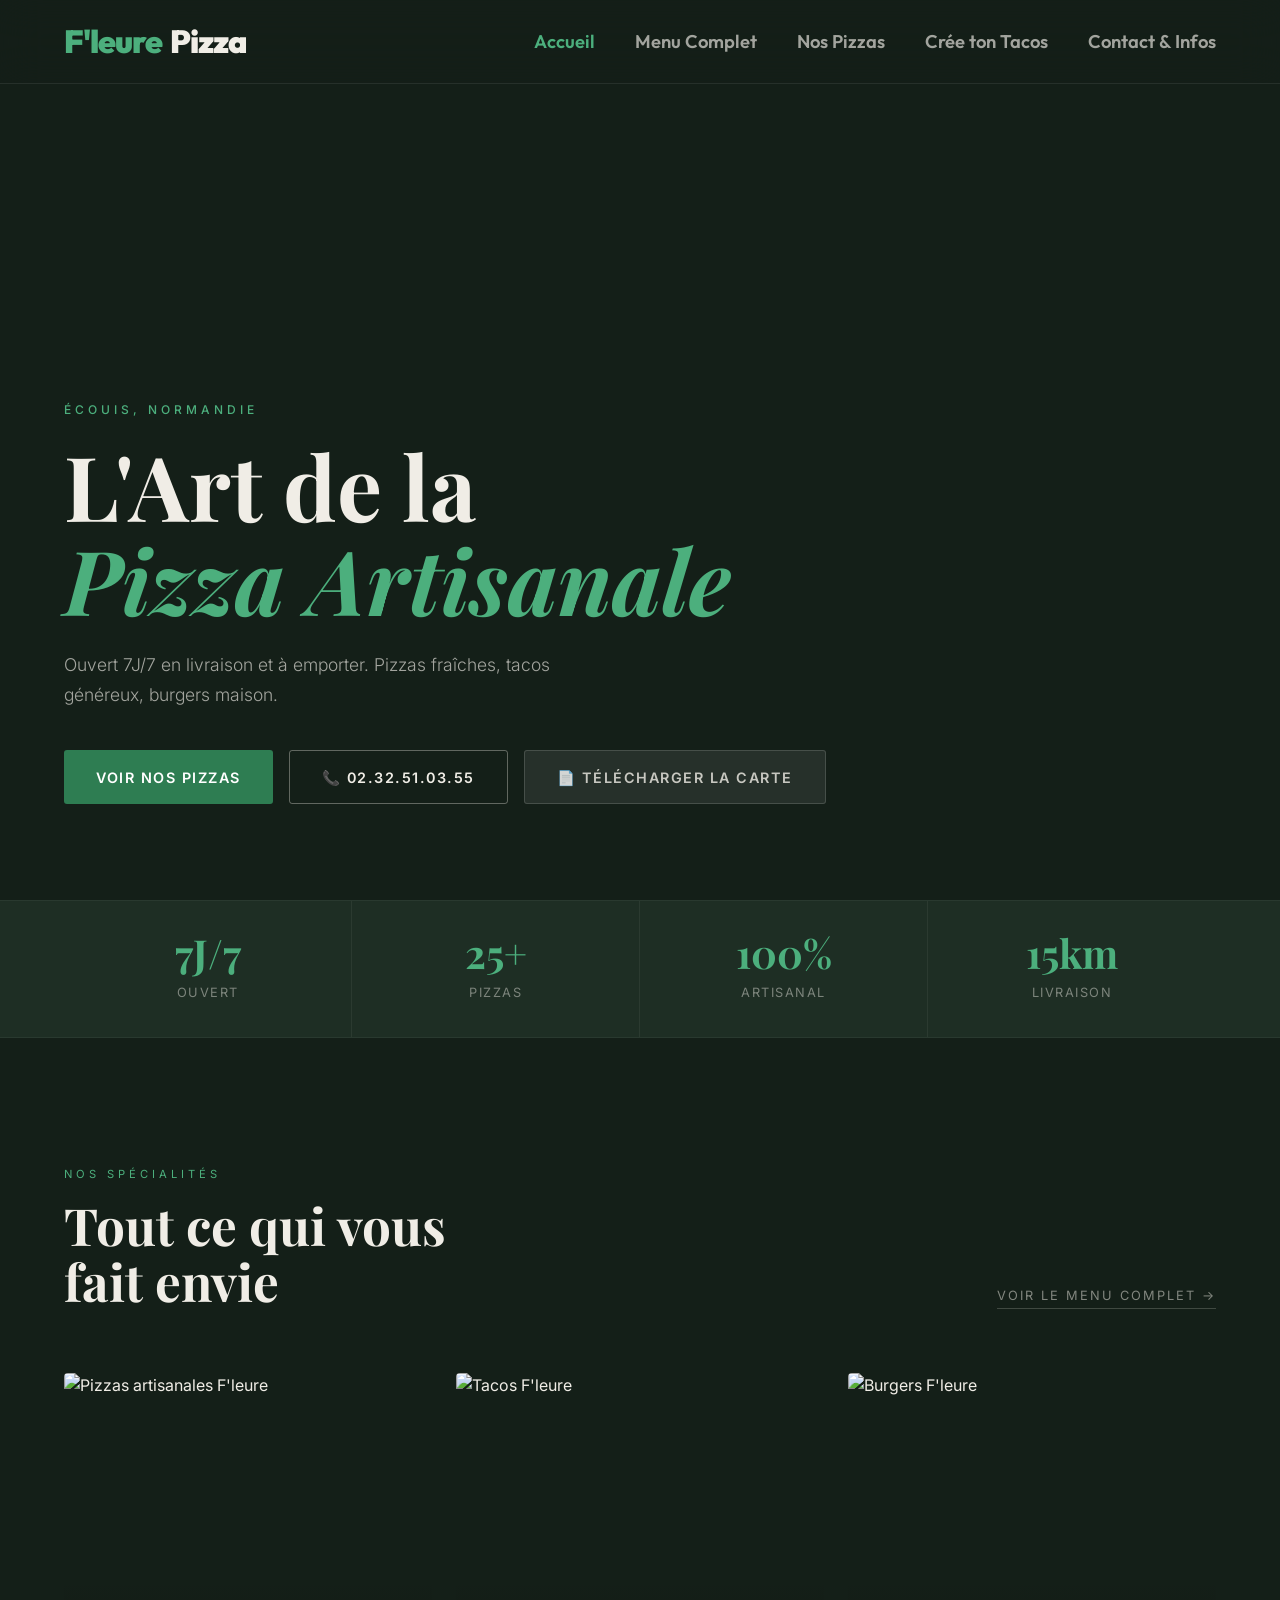
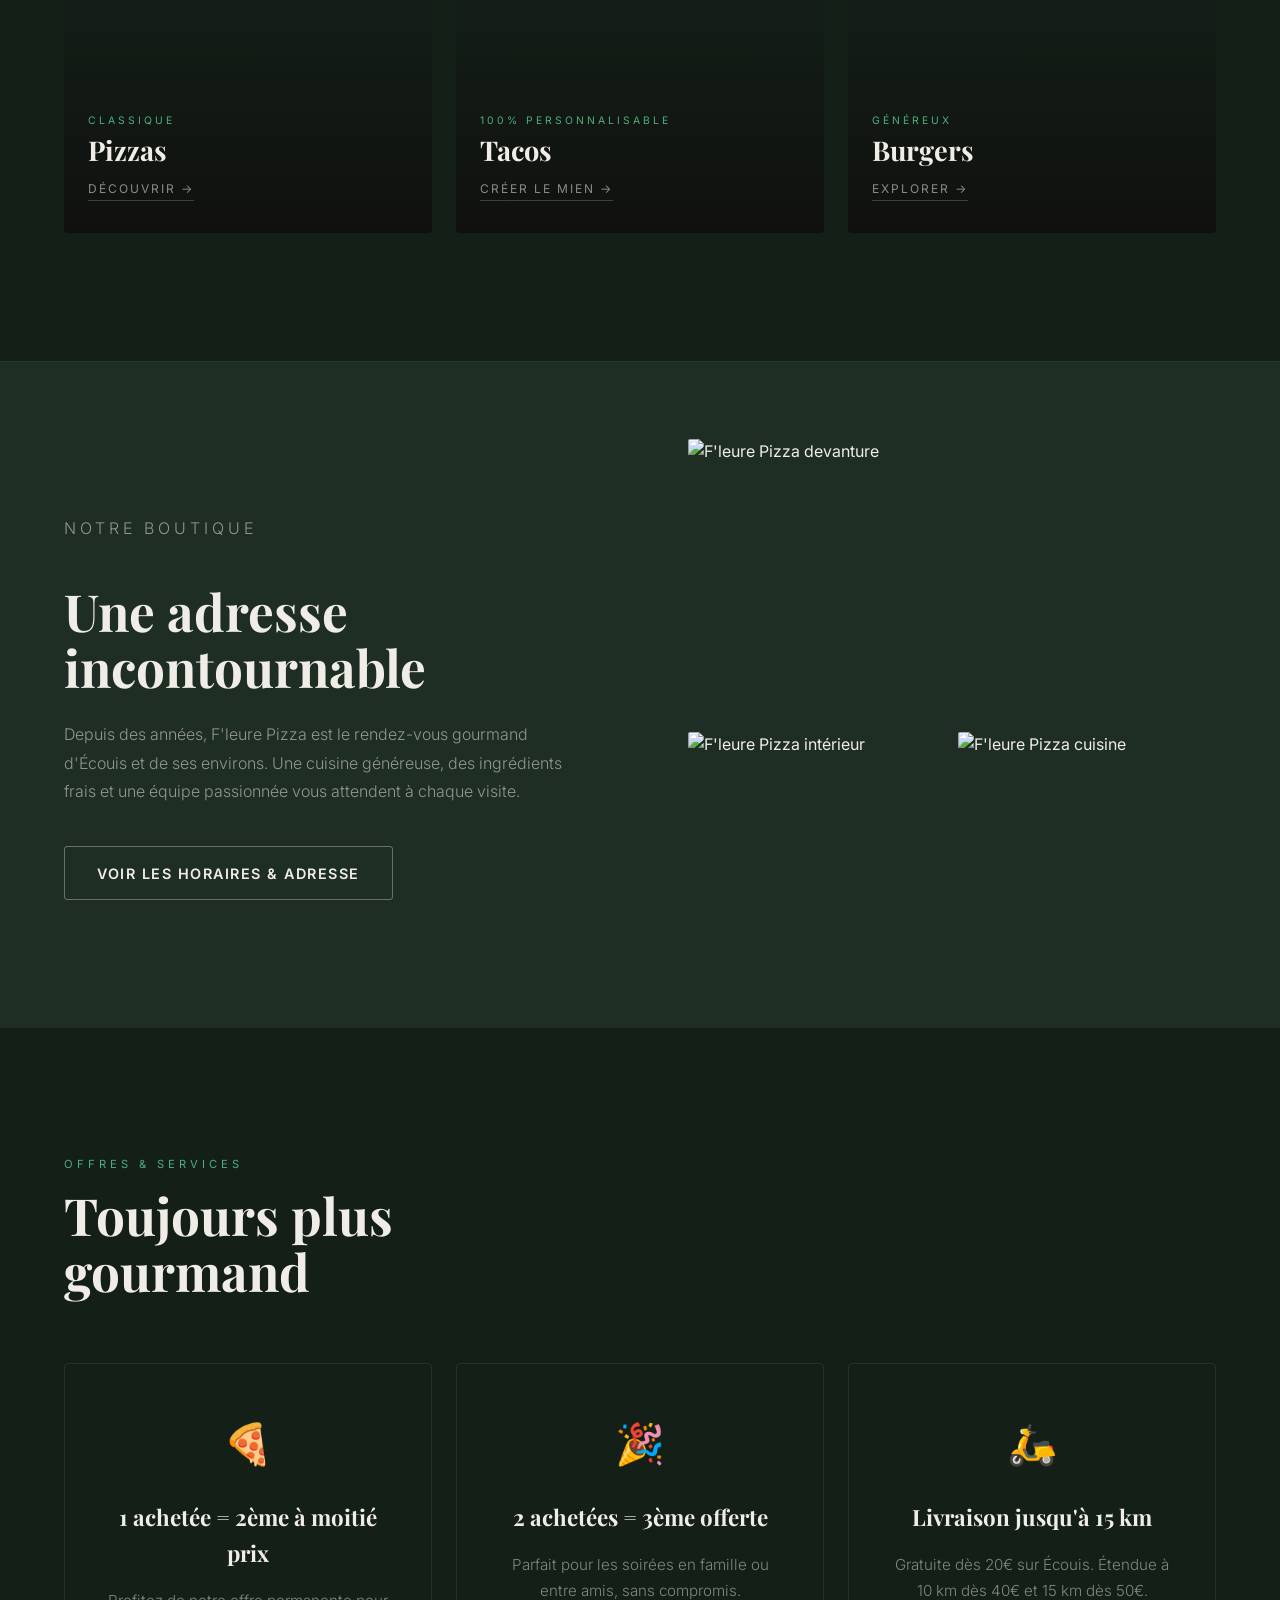
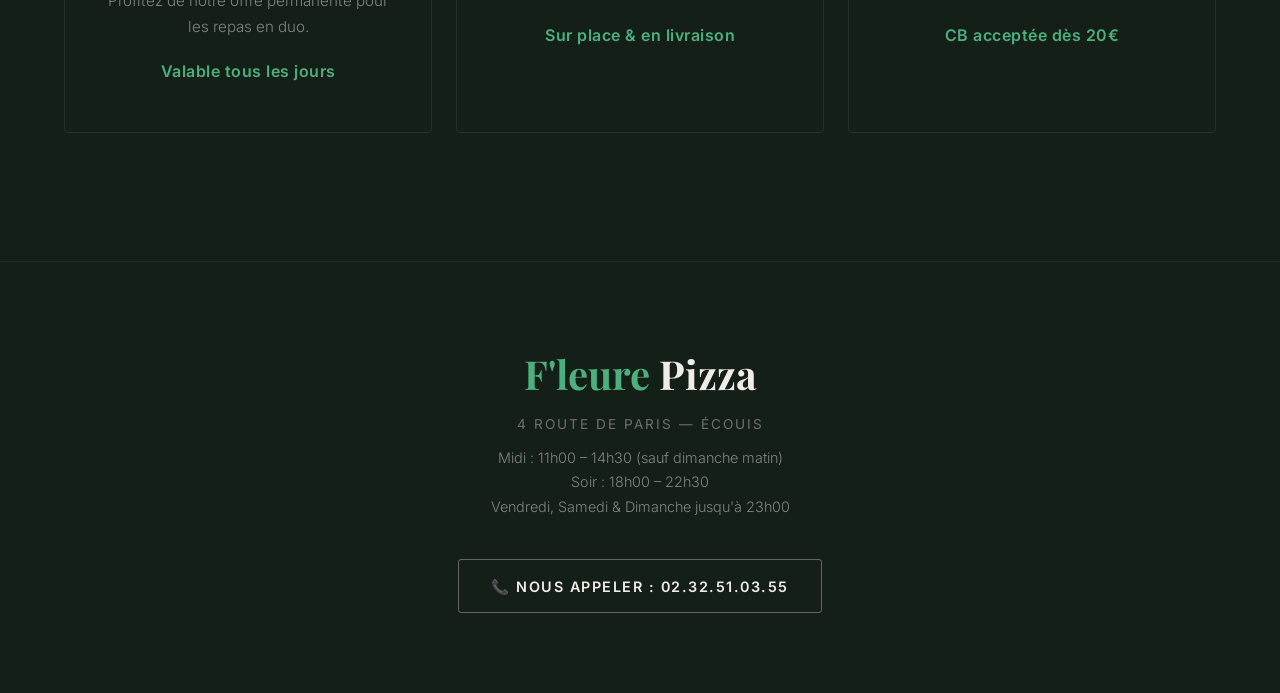
==== commit a5052679: "Linked Télécharger la carte button to assets/pdf/carte papa.pdf" ====
--- a/index.html
+++ b/index.html
@@ -12,20 +12,20 @@
 
     body {
       font-family: 'Inter', sans-serif;
-      background: #0f0e0c;
+      background: #141f18;
       color: #f0ede6;
       overflow-x: hidden;
     }
 
     /* ─── NAVBAR OVERRIDE ─── */
     .navbar {
-      background: rgba(15,14,12,0.7) !important;
+      background: rgba(20,31,24,0.75) !important;
       border-bottom: 1px solid rgba(255,255,255,0.08) !important;
       backdrop-filter: blur(20px) !important;
     }
     .navbar .brand-logo { color: #f0ede6 !important; }
     .nav-link { color: rgba(240,237,230,0.65) !important; }
-    .nav-link:hover, .nav-link.active { color: #d4af37 !important; }
+    .nav-link:hover, .nav-link.active { color: #4caf7d !important; }
     .mobile-toggle span { background: #f0ede6 !important; }
 
     /* ─── HERO ─── */
@@ -52,9 +52,9 @@
       inset: 0;
       background: linear-gradient(
         to top,
-        rgba(15,14,12,0.97) 0%,
-        rgba(15,14,12,0.6) 40%,
-        rgba(15,14,12,0.2) 100%
+        rgba(20,31,24,0.95) 0%,
+        rgba(20,31,24,0.5) 40%,
+        rgba(20,31,24,0.1) 100%
       );
     }
     .hp-hero-content {
@@ -69,7 +69,7 @@
       font-size: 0.75rem;
       letter-spacing: 4px;
       text-transform: uppercase;
-      color: #d4af37;
+      color: #4caf7d;
       font-weight: 500;
       margin-bottom: 1.2rem;
     }
@@ -82,7 +82,7 @@
       margin-bottom: 1.5rem;
       max-width: 700px;
     }
-    .hp-hero-title em { font-style: italic; color: #d4af37; }
+    .hp-hero-title em { font-style: italic; color: #4caf7d; }
     .hp-hero-sub {
       font-size: 1.1rem;
       color: rgba(240,237,230,0.65);
@@ -108,20 +108,26 @@
       border: none;
     }
     .hp-btn-gold {
-      background: #d4af37;
-      color: #0f0e0c;
-    }
-    .hp-btn-gold:hover { background: #c8a52e; transform: translateY(-2px); }
+      background: #2e7d52;
+      color: #fff;
+    }
+    .hp-btn-gold:hover { background: #256643; transform: translateY(-2px); }
     .hp-btn-ghost {
       background: transparent;
       color: #f0ede6;
       border: 1px solid rgba(240,237,230,0.35);
     }
-    .hp-btn-ghost:hover { border-color: #d4af37; color: #d4af37; transform: translateY(-2px); }
+    .hp-btn-ghost:hover { border-color: #4caf7d; color: #4caf7d; transform: translateY(-2px); }
+    .hp-btn-download {
+      background: rgba(255,255,255,0.08);
+      color: rgba(240,237,230,0.8);
+      border: 1px solid rgba(255,255,255,0.15);
+    }
+    .hp-btn-download:hover { background: rgba(255,255,255,0.14); transform: translateY(-2px); }
 
     /* ─── STATS BAR ─── */
     .hp-stats {
-      background: #1a1814;
+      background: #1e2e24;
       border-top: 1px solid rgba(255,255,255,0.05);
       border-bottom: 1px solid rgba(255,255,255,0.05);
     }
@@ -142,7 +148,7 @@
       font-family: 'Playfair Display', serif;
       font-size: 2.5rem;
       font-weight: 700;
-      color: #d4af37;
+      color: #4caf7d;
       display: block;
       line-height: 1;
       margin-bottom: 0.4rem;
@@ -170,7 +176,7 @@
       font-size: 0.7rem;
       letter-spacing: 4px;
       text-transform: uppercase;
-      color: #d4af37;
+      color: #4caf7d;
       margin-bottom: 0.8rem;
     }
     .hp-section-title {
@@ -191,7 +197,7 @@
       white-space: nowrap;
       transition: color 0.3s, border-color 0.3s;
     }
-    .hp-view-all:hover { color: #d4af37; border-color: #d4af37; }
+    .hp-view-all:hover { color: #4caf7d; border-color: #4caf7d; }
 
     .hp-cards-grid {
       display: grid;
@@ -235,7 +241,7 @@
       font-size: 0.65rem;
       letter-spacing: 3px;
       text-transform: uppercase;
-      color: #d4af37;
+      color: #4caf7d;
       margin-bottom: 0.4rem;
       display: block;
     }
@@ -260,11 +266,11 @@
       padding-bottom: 2px;
       transition: color 0.3s, border-color 0.3s;
     }
-    .hp-card-cta:hover { color: #d4af37; border-color: #d4af37; }
+    .hp-card-cta:hover { color: #4caf7d; border-color: #4caf7d; }
 
     /* ─── BOUTIQUE / AMBIANCE ─── */
     .hp-split {
-      background: #1a1814;
+      background: #1e2e24;
       border-top: 1px solid rgba(255,255,255,0.04);
     }
     .hp-split-inner {
@@ -325,8 +331,8 @@
       transition: border-color 0.3s, background 0.3s;
     }
     .hp-promo-card:hover {
-      border-color: #d4af37;
-      background: rgba(212,175,55,0.04);
+      border-color: #4caf7d;
+      background: rgba(76,175,125,0.06);
     }
     .hp-promo-icon { font-size: 2.5rem; display: block; margin-bottom: 1.5rem; }
     .hp-promo-title {
@@ -345,14 +351,14 @@
       display: block;
       font-size: 1rem;
       font-weight: 600;
-      color: #d4af37;
+      color: #4caf7d;
       margin-top: 1.2rem;
       letter-spacing: 0.5px;
     }
 
     /* ─── FOOTER ─── */
     .hp-footer {
-      background: #0f0e0c;
+      background: #141f18;
       border-top: 1px solid rgba(255,255,255,0.06);
       padding: 5rem 1.5rem;
       text-align: center;
@@ -363,7 +369,7 @@
       color: #f0ede6;
       margin-bottom: 0.5rem;
     }
-    .hp-footer-brand span { color: #d4af37; }
+    .hp-footer-brand span { color: #4caf7d; }
     .hp-footer-addr {
       font-size: 0.85rem;
       color: rgba(240,237,230,0.4);
@@ -389,15 +395,23 @@
       .hp-card-img-wrap { aspect-ratio: 16/9; }
       .hp-split-inner { grid-template-columns: 1fr; gap: 0; }
       .hp-split-text { padding: 5rem 0 0; }
-      .hp-split-img-grid { padding: 3rem 0 5rem; }
+      .hp-split-img-grid { padding: 3rem 0; }
       .hp-promos-grid { grid-template-columns: 1fr; }
-      .hp-section-header { flex-direction: column; align-items: flex-start; gap: 1.5rem; }
-    }
-    @media (max-width: 600px) {
-      .hp-hero-content { padding-bottom: 4rem; }
-      .hp-stats-inner { grid-template-columns: repeat(2, 1fr); }
-      .hp-stat { padding: 1.5rem 1rem; }
-      .hp-stat-value { font-size: 2rem; }
+      .hp-section-header { flex-direction: column; align-items: flex-start; gap: 1rem; margin-bottom: 2rem; }
+      .hp-hero-content { padding-bottom: 3rem; }
+      .hp-hero-title { font-size: 3rem; }
+      .hp-stats { padding: 3rem 1.5rem; transform: translateY(-2rem); }
+      .hp-specialites, .hp-promos, .hp-footer { padding: 4rem 1.5rem; }
+    }
+
+    @media (max-width: 768px) {
+      .hp-hero { height: auto; min-height: 400px; padding-top: 100px; padding-bottom: 30px; }
+      .hp-specialites, .hp-promos, .hp-footer, .hp-split { padding: 2.5rem 1.25rem !important; }
+      .hp-stats { transform: none; margin-top: 2rem; padding: 2rem 1.25rem; }
+      .hp-section-header { margin-bottom: 1.5rem; }
+      .hp-hero-title { font-size: 2.2rem; }
+      .hp-promo-card { padding: 2rem 1.5rem; }
+      .hp-split-text { padding-top: 2rem; }
     }
   </style>
 </head>
@@ -407,7 +421,7 @@
   <header class="navbar">
     <div class="container" style="display: flex; justify-content: space-between; align-items: center;">
       <a href="index.html" class="brand-logo">
-        <span class="text-accent" style="color: #d4af37;">F'leure</span> Pizza
+        <span class="text-accent" style="color: #4caf7d;">F'leure</span> Pizza
       </a>
       <div class="mobile-toggle">
         <span></span><span></span><span></span>
@@ -433,6 +447,7 @@
       <div class="hp-cta-group">
         <a href="pages/pizza.html" class="hp-btn hp-btn-gold">Voir nos Pizzas</a>
         <a href="tel:0232510355" class="hp-btn hp-btn-ghost">📞 02.32.51.03.55</a>
+        <a href="assets/pdf/carte papa.pdf" class="hp-btn hp-btn-download" download>📄 Télécharger la carte</a>
       </div>
     </div>
   </section>
@@ -557,7 +572,7 @@
 
   <!-- ━━━━━ FOOTER ━━━━━ -->
   <footer class="hp-footer">
-    <h2 class="hp-footer-brand"><span>F'leure</span> Pizza</h2>
+    <h2 class="hp-footer-brand"><span style="color:#4caf7d;">F'leure</span> Pizza</h2>
     <p class="hp-footer-addr">4 Route de Paris — Écouis</p>
     <p class="hp-footer-hours">
       Midi : 11h00 – 14h30 (sauf dimanche matin)<br>
